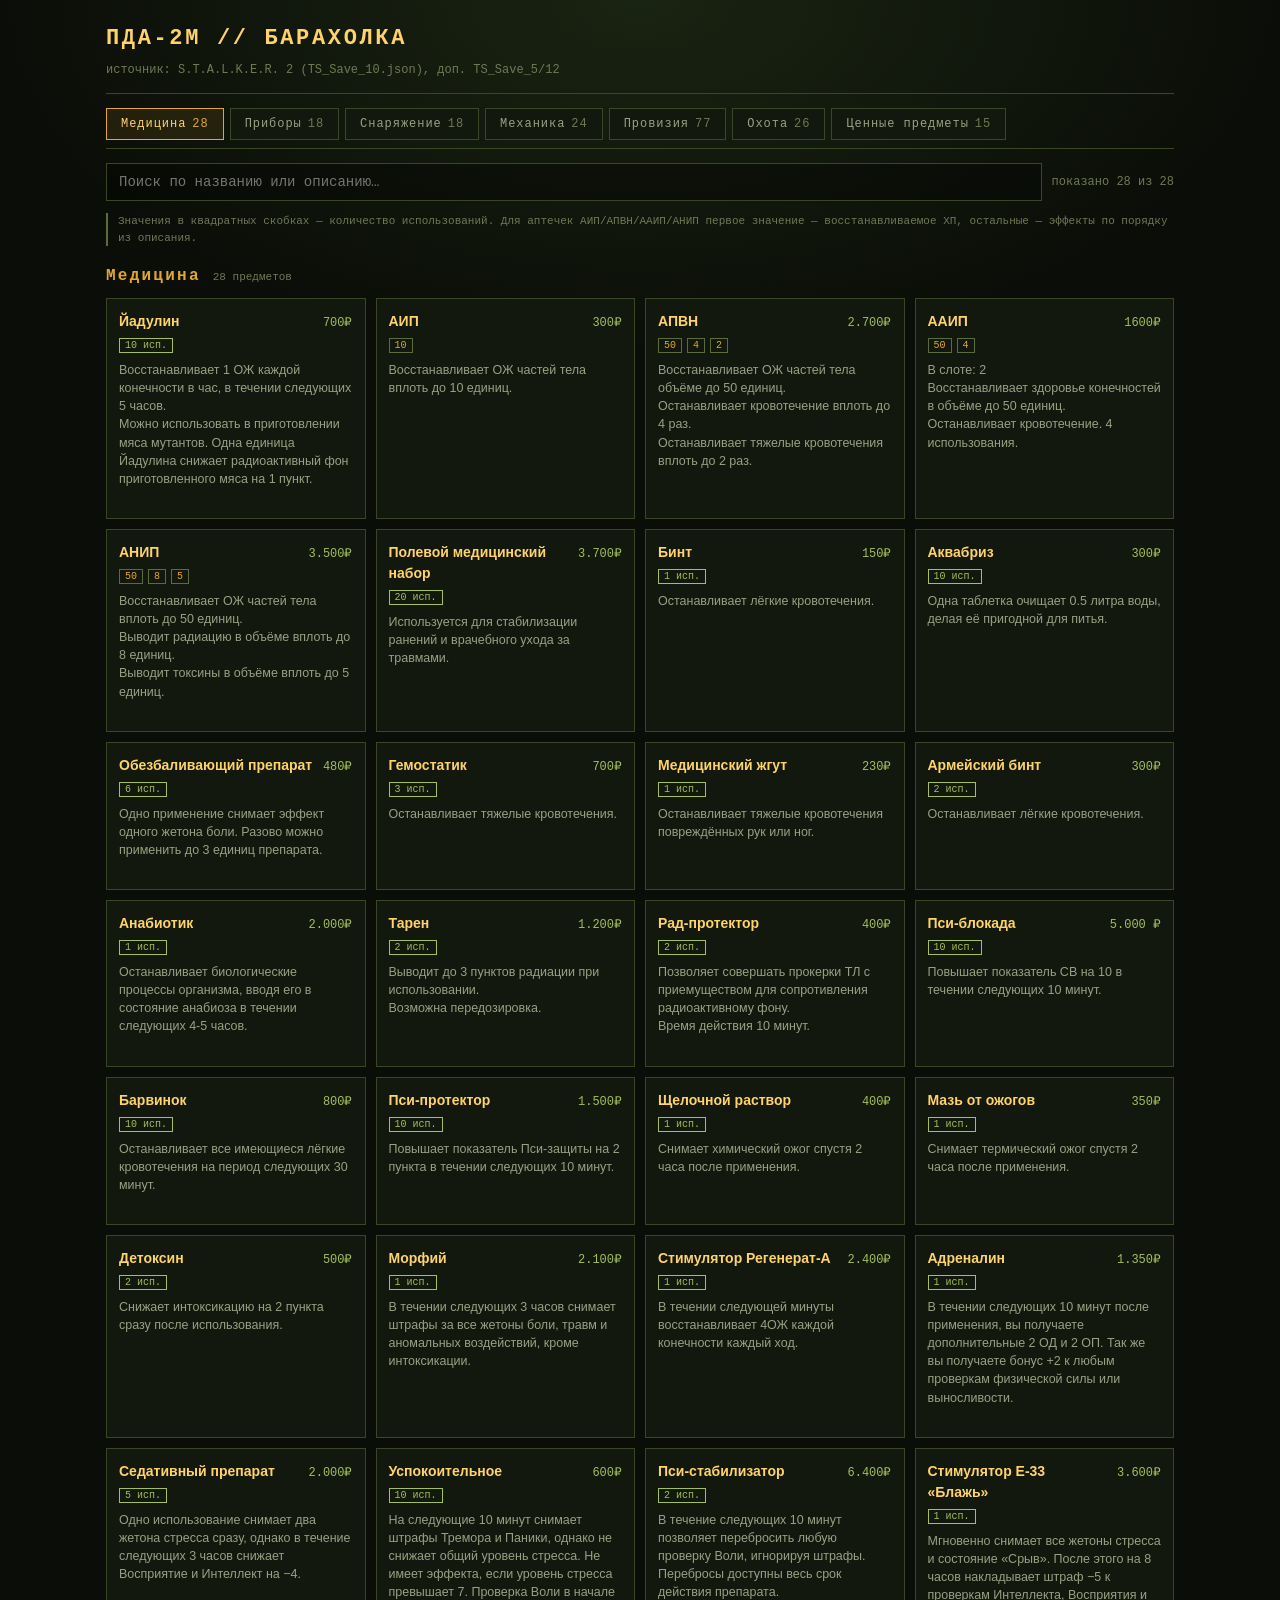
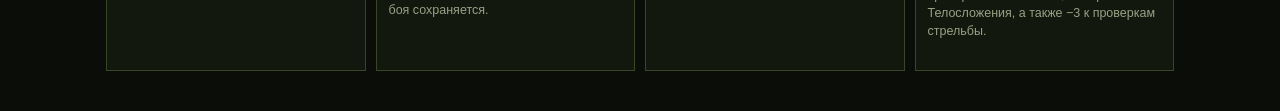
==== items-catalog.html @ 0d7818e3 "Add files via upload" ====
<!DOCTYPE html>
<html lang="ru">
<head>
<meta charset="utf-8">
<meta name="viewport" content="width=device-width, initial-scale=1">
<title>Барахолка — ПДА-2М</title>
<style>
  :root {
    --bg: #0b0e08; --panel: #12180d; --panel2: #0d1208;
    --line: #3a4628; --line2: #5a6b3c; --text: #d9dcc6; --dim: #9aa085;
    --amber: #e3a72f; --amber2: #ffd36b; --muted: #6f7957; --red: #d2644a;
    --green: #a3c05b;
  }
  * { box-sizing: border-box; }
  body {
    margin: 0; padding: 0 0 40px;
    background: radial-gradient(900px 500px at 50% 0%, #1a2412, transparent 70%), var(--bg);
    color: var(--text);
    font: 14px/1.5 "Segoe UI", Arial, sans-serif;
  }
  .wrap { max-width: 1100px; margin: 0 auto; padding: 0 16px; }
  header { padding: 22px 0 14px; border-bottom: 1px solid var(--line); margin-bottom: 14px; }
  h1 { margin: 0; font-size: 22px; letter-spacing: .12em; color: var(--amber2); font-family: "Consolas", monospace; }
  .sub { color: var(--muted); font-size: 12px; font-family: "Consolas", monospace; margin-top: 6px; }
  .tabs { display: flex; flex-wrap: wrap; gap: 6px; margin-bottom: 14px; border-bottom: 1px solid var(--line); padding-bottom: 8px; }
  .tab { padding: 8px 14px; border: 1px solid var(--line); background: var(--panel); color: var(--dim); cursor: pointer; font: 12px "Consolas", monospace; letter-spacing: .08em; }
  .tab:hover { border-color: var(--line2); color: var(--text); }
  .tab.active { border-color: var(--amber); color: var(--amber2); background: rgba(227,167,47,.1); }
  .tab .n { color: var(--muted); margin-left: 6px; }
  .tab.active .n { color: var(--amber); }
  .toolbar { display: flex; flex-wrap: wrap; gap: 10px; margin-bottom: 12px; align-items: center; }
  input[type=search] {
    flex: 1 1 260px; min-width: 200px; height: 38px; padding: 0 12px;
    background: rgba(0,0,0,.35); border: 1px solid var(--line); color: var(--text);
    font: 14px "Consolas", monospace;
  }
  input[type=search]:focus { outline: none; border-color: var(--amber); }
  .stat { font: 12px "Consolas", monospace; color: var(--muted); }
  .note { font: 11px/1.5 "Consolas", monospace; color: var(--muted); border-left: 2px solid var(--line2); padding-left: 10px; margin-bottom: 18px; }
  .group-head { display: flex; align-items: baseline; gap: 12px; margin-bottom: 10px; }
  .group-head h2 { margin: 0; font-size: 16px; letter-spacing: .14em; color: var(--amber); font-family: "Consolas", monospace; }
  .group-head .count { font: 11px "Consolas", monospace; color: var(--muted); }
  .grid { display: grid; grid-template-columns: repeat(auto-fill, minmax(250px, 1fr)); gap: 10px; }
  .card { position: relative; border: 1px solid var(--line); background: var(--panel); padding: 12px; padding-bottom: 30px; }
  .card:hover { border-color: var(--line2); }
  .card-head { display: flex; justify-content: space-between; gap: 8px; align-items: baseline; }
  .card-name { font-weight: 700; color: var(--amber2); }
  .card-price { font: 12px "Consolas", monospace; color: var(--green); white-space: nowrap; }
  .card-meta { margin-top: 6px; display: flex; flex-wrap: wrap; gap: 5px; }
  .chip { font: 10px "Consolas", monospace; border: 1px solid var(--line); padding: 1px 5px; color: var(--dim); }
  .chip.val { border-color: var(--line2); color: var(--amber); }
  .chip.uses { border-color: var(--green); color: var(--green); }
  .chip.heavy { border-color: var(--red); color: var(--red); font-size: 10px; line-height: 1; padding: 1px 5px; }
  .heavy-icon { width: 12px; height: 12px; fill: currentColor; display: block; }
  .needs { position: absolute; right: 10px; bottom: 8px; display: flex; gap: 6px; align-items: center; }
  .needs-row { display: flex; align-items: center; justify-content: flex-end; gap: 3px; min-height: 14px; height: 14px; }
  .dot-hunger { display: inline-block; width: 10px; height: 10px; border-radius: 50%; background: #e3a72f; box-shadow: 0 0 3px rgba(227,167,47,.6); vertical-align: middle; }
  .dot-hunger.half { background: linear-gradient(90deg, #e3a72f 50%, transparent 50%); border: 1px solid #e3a72f; box-sizing: border-box; }
  .drop { width: 10px; height: 10px; display: inline-flex; align-items: center; justify-content: center; }
  .drop svg { width: 10px; height: 10px; display: block; }
  .drop.blue { color: #4aa3d8; }
  .drop.red { color: #d2644a; }
  .needs-label { display: none; }
  .token { font: 12px/14px "Consolas", monospace; display: inline-flex; align-items: center; gap: 2px; height: 14px; }
  .token svg { width: 14px; height: 14px; }
  .token.mood { color: #d6b04a; }
  .token.vigor { color: #f0c040; }
  .token.alert { color: #5fb8d6; }
  .token.neg { color: var(--red); }
  .meat-variants { margin-top: 8px; display: flex; flex-direction: column; gap: 6px; }
  .meat-row { display: flex; align-items: center; gap: 6px; flex-wrap: wrap; }
  .meat-label { font: 10px "Consolas", monospace; letter-spacing: .06em; color: var(--amber); min-width: 78px; }
  .rad-icon { font-size: 15px; color: #f2d04b; line-height: 1; text-shadow: 0 0 5px rgba(242,208,75,.6); }
  .tox-icon { width: 15px; height: 15px; color: #8fbf4a; filter: drop-shadow(0 0 4px rgba(143,191,74,.7)); }
  .var-dot { width: 9px; height: 9px; border-radius: 50%; background: #e3a72f; display: inline-block; }
  .quality-box { margin-top: 10px; padding-top: 9px; border-top: 1px solid var(--line); display: flex; flex-wrap: wrap; gap: 5px; align-items: center; }
  .quality-box input { width: 56px; height: 26px; padding: 0 6px; background: rgba(0,0,0,.35); border: 1px solid var(--line); color: var(--amber2); font: 12px "Consolas", monospace; }
  .quality-box button { height: 26px; padding: 0 8px; border: 1px solid var(--line2); background: var(--panel); color: var(--dim); cursor: pointer; font: 10px "Consolas", monospace; }
  .quality-box button:hover { border-color: var(--amber); color: var(--text); }
  .quality-dice { font: 10px "Consolas", monospace; color: var(--muted); }
  .quality-result { font: 12px "Consolas", monospace; color: var(--green); font-weight: 700; }
  .subhead { grid-column: 1 / -1; margin: 12px 0 2px; font: 12px "Consolas", monospace; letter-spacing: .1em; color: var(--amber); border-bottom: 1px solid var(--line); padding-bottom: 4px; }
  .subnote { grid-column: 1 / -1; margin: 0 0 6px; font: 10px "Consolas", monospace; color: var(--muted); }
  .desc { margin-top: 8px; font-size: 12.5px; color: var(--dim); white-space: pre-line; line-height: 1.45; }
  .card.missing { border-style: dashed; opacity: .65; }
  .card.missing .card-name { color: var(--red); }
  .empty { color: var(--muted); font: 12px "Consolas", monospace; padding: 20px 0; }
</style>
</head>
<body>
<div class="wrap">
  <header>
    <h1>ПДА-2М // БАРАХОЛКА</h1>
    <div class="sub" id="source">загрузка…</div>
  </header>
  <div class="tabs" id="tabs"></div>
  <div class="toolbar">
    <input type="search" id="search" placeholder="Поиск по названию или описанию…" autocomplete="off">
    <span class="stat" id="stat"></span>
  </div>
  <div class="note" id="note"></div>
  <div id="content"><div class="empty">Читаю items-catalog.json…</div></div>
</div>
<script>
const esc = (s) => String(s == null ? '' : s).replace(/[&<>"]/g, c => ({'&':'&amp;','<':'&lt;','>':'&gt;','"':'&quot;'}[c]));
const el = (id) => document.getElementById(id);
let currentGroup = 0;

function cardHtml(it) {
  const priceText = it.price || '';
  const vals = Array.isArray(it.values) ? it.values : [];
  const chips = vals.map(v => '<span class="chip val">' + esc(v) + '</span>').join('');
  const uses = it.uses ? '<span class="chip uses">' + esc(it.uses) + ' исп.</span>' : '';
  const freq = it.frequency ? '<span class="chip val">' + esc(it.frequency) + '</span>' : '';
  const heavy = it.heavy ? '<span class="chip heavy" title="Тяжёлый предмет"><svg class="heavy-icon" viewBox="0 0 24 24" aria-hidden="true"><path d="M12 2a6 6 0 0 0-6 6v1.2A6.5 6.5 0 1 0 18 9.2V8a6 6 0 0 0-6-6zm0 2.5a3.5 3.5 0 0 1 3.5 3.5v1a6.5 6.5 0 0 0-7 0V8A3.5 3.5 0 0 1 12 4.5z"/></svg></span>' : '';
  const volume = it.volume ? '<span class="chip val" title="Объём">' + esc(it.volume.units) + ' ед. (' + esc(it.volume.liters) + ' л)</span>' : '';
  const perSlot = it.perSlot ? '<span class="chip uses" title="В слоте">' + esc(it.perSlot) + ' в слоте</span>' : '';
  const days = it.days ? '<span class="chip uses" title="Суток">' + esc(it.days) + ' суток</span>' : '';
  // Не дублируем число: если оно уже выведено как «N исп.», убираем его из values.
  let shownVals = (it.volume || it.perSlot) ? [] : vals.slice();
  if (it.uses && it.uses !== 1) {
    shownVals = shownVals.filter(v => {
      const n = Number(String(v).match(/^(\d+)/)?.[1]);
      return !(Number.isFinite(n) && n === it.uses && /^\d+(\/\d+)?$/.test(String(v).trim()));
    });
  }
  const chips2 = shownVals.map(v => '<span class="chip val">' + esc(v) + '</span>').join('');
  const desc = (it.description || '').trim();

  // Утоление голода (оранжевые кружки) и жажды (капли)
  let needsHtml = '';
  const h = Number(it.hunger) || 0;
  const t = Number(it.thirst) || 0;
  {
    let dots = '';
    const whole = Math.floor(h);
    for (let i = 0; i < whole; i++) dots += '<span class="dot-hunger"></span>';
    if (h - whole >= 0.25) dots += '<span class="dot-hunger half"></span>';
    let drops = '';
    const DROP_SVG = '<svg viewBox="0 0 14 14" aria-hidden="true"><path d="M7 0 L14 7 A7 7 0 0 1 0 7 Z" fill="currentColor"/></svg>';
    // визуально 10x10 — тот же размер, что у кружков голода
    if (t > 0) for (let i = 0; i < t; i++) drops += '<span class="drop blue">' + DROP_SVG + '</span>';
    if (t < 0) for (let i = 0; i < Math.abs(t); i++) drops += '<span class="drop red">' + DROP_SVG + '</span>';
    const MOOD_SVG = '<svg viewBox="0 0 24 24" fill="none" stroke="currentColor" stroke-width="1.6" stroke-linecap="round" stroke-linejoin="round"><circle cx="12" cy="12" r="8.2"/><path d="M8.7 10.2h.01M15.3 10.2h.01"/><path d="M8.4 14.2c1 1.3 2.2 2 3.6 2s2.6-.7 3.6-2"/></svg>';
    const VIGOR_SVG = '<svg viewBox="0 0 24 24" fill="currentColor"><path d="M12 2.2l2.94 6.02 6.62.96-4.79 4.67 1.13 6.6L12 17.34l-5.9 3.11 1.13-6.6-4.79-4.67 6.62-.96z"/></svg>';
    const ALERT_SVG = '<svg viewBox="0 0 24 24" fill="none" stroke="currentColor" stroke-width="1.6" stroke-linecap="round" stroke-linejoin="round"><circle cx="12" cy="12" r="3.2"/><path d="M12 2.8v3M12 18.2v3M2.8 12h3M18.2 12h3M5.6 5.6l2.1 2.1M16.3 16.3l2.1 2.1M18.4 5.6l-2.1 2.1M7.7 16.3l-2.1 2.1"/></svg>';
    const m = Number(it.mood) || 0;
    const v = Number(it.vigor) || 0;
    const a = Number(it.alertness) || 0;
    let tokens = '';
    if (m) tokens += '<span class="token mood' + (m < 0 ? ' neg' : '') + '">' + MOOD_SVG + (m > 0 ? '+' : '') + m + '</span>';
    if (v) tokens += '<span class="token vigor' + (v < 0 ? ' neg' : '') + '">' + VIGOR_SVG + (v > 0 ? '+' : '') + v + '</span>';
    if (a) tokens += '<span class="token alert' + (a < 0 ? ' neg' : '') + '">' + ALERT_SVG + (a > 0 ? '+' : '') + a + '</span>';
    needsHtml = '<div class="needs">'
      + (dots ? '<div class="needs-row">' + dots + '</div>' : '')
      + (drops ? '<div class="needs-row">' + drops + '</div>' : '')
      + (tokens ? '<div class="needs-row">' + tokens + '</div>' : '')
      + '</div>';
  }

  // Мясо мутантов: два варианта описания в одной карточке
  let meatHtml = '';
  if (it.meat && it.raw && it.cooked) {
    const RAD = '<span class="rad-icon">☢</span>';
    const TOX = '<svg class="tox-icon" viewBox="0 0 24 24" fill="none" stroke="currentColor" stroke-width="2" stroke-linecap="round"><path d="M9 3h6M10 3v4L7 14a4 4 0 0 0 3.5 6h3A4 4 0 0 0 17 14L14 7V3"/></svg>';
    const variant = (label, v) => {
      let parts = '';
      for (let i = 0; i < (v.hunger || 0); i++) parts += '<span class="var-dot"></span>';
      if (v.rad) parts += RAD + '<span class="token">' + v.rad + '</span>';
      if (v.intox) parts += TOX + '<span class="token">' + v.intox + '</span>';
      return '<div class="meat-row"><span class="meat-label">' + label + '</span>' + (parts || '<span class="token">—</span>') + '</div>';
    };
    meatHtml = '<div class="meat-variants">' + variant('СЫРОЕ:', it.raw) + variant('ГОТОВОЕ:', it.cooked) + '</div>';
  }

  // Ценные предметы: выбор качества и пересчёт цены
  let qualityHtml = '';
  if (it.dice && it.basePrice) {
    const { count, sides } = it.dice;
    const id = 'q-' + String(it.name).replace(/[^A-Za-z0-9]/g, '') + '-' + Math.random().toString(36).slice(2, 7);
    const min = count, max = count * sides;
    qualityHtml = '<div class="quality-box" data-base="' + it.basePrice + '" data-count="' + count + '" data-sides="' + sides + '" data-id="' + id + '">'
      + '<span class="quality-dice">' + count + 'к' + sides + ' (' + min + '–' + max + ')</span>'
      + '<input type="number" min="' + min + '" max="' + max + '" placeholder="качество" aria-label="Качество">'
      + '<button type="button" class="roll-quality">БРОСИТЬ</button>'
      + '<span class="quality-result">—</span>'
      + '</div>';
  }

  return '<article class="card' + (it.found === false ? ' missing' : '') + '">'
    + '<div class="card-head"><span class="card-name">' + esc(it.name) + '</span><span class="card-price">' + esc(priceText) + '</span></div>'
    + '<div class="card-meta">' + uses + days + perSlot + freq + chips2 + volume + heavy + '</div>'
    + '<div class="desc">' + (it.found === false ? 'НЕ НАЙДЕНО В БАЗЕ' : esc(desc)) + '</div>'
    + meatHtml
    + needsHtml
    + qualityHtml
    + '</article>';
}

function render(query = '') {
  const data = window.__catalog;
  if (!data) return;
  const groups = Array.isArray(data) ? data : [data];
  if (currentGroup >= groups.length) currentGroup = 0;
  const g = groups[currentGroup];
  const items = Array.isArray(g.items) ? g.items : [];
  const q = query.trim().toLowerCase();
  const match = items.filter(it => !q || (it.name + ' ' + (it.description || '')).toLowerCase().includes(q));

  el('source').textContent = 'источник: ' + (g.source || '—');
  el('note').textContent = g.note || '';
  el('stat').textContent = 'показано ' + match.length + ' из ' + items.length;
  const subs = Array.isArray(g.subgroups) ? g.subgroups : [];
  let gridHtml = '';
  if (subs.length) {
    const byName = new Map(items.map(i => [i.name, i]));
    let used = 0;
    for (const sub of subs) {
      const subItems = sub.items.map(n => byName.get(n)).filter(i => i && match.includes(i));
      used += subItems.length;
      if (!subItems.length) continue;
      gridHtml += '<div class="subhead">' + esc(sub.name) + '</div>'
        + (sub.note ? '<div class="subnote">' + esc(sub.note) + '</div>' : '')
        + subItems.map(cardHtml).join('');
    }
    const inSubs = new Set(subs.flatMap(s => s.items));
    const rest = match.filter(i => !inSubs.has(i.name));
    if (rest.length) gridHtml += rest.map(cardHtml).join('');
  } else {
    gridHtml = match.map(cardHtml).join('');
  }
  el('content').innerHTML =
    '<div class="group-head"><h2>' + esc(g.group || 'ГРУППА') + '</h2><span class="count">' + items.length + ' предметов</span></div>'
    + (match.length ? '<div class="grid">' + gridHtml + '</div>' : '<div class="empty">Ничего не найдено.</div>');
  [...el('tabs').children].forEach((t, i) => t.classList.toggle('active', i === currentGroup));
  bindQuality();
}

function bindQuality() {
  for (const box of document.querySelectorAll('.quality-box')) {
    const input = box.querySelector('input');
    const result = box.querySelector('.quality-result');
    const base = Number(box.dataset.base);
    const count = Number(box.dataset.count);
    const sides = Number(box.dataset.sides);
    const apply = () => {
      const q = Number(input.value);
      if (!Number.isFinite(q) || q < count || q > count * sides) {
        result.textContent = '—';
        return;
      }
      result.textContent = q + ' × ' + base.toLocaleString('ru-RU') + ' = ' + (q * base).toLocaleString('ru-RU') + '₽';
    };
    input.addEventListener('input', apply);
    box.querySelector('.roll-quality').addEventListener('click', () => {
      let sum = 0;
      for (let i = 0; i < count; i++) sum += Math.floor(Math.random() * sides) + 1;
      input.value = String(sum);
      apply();
    });
  }
}

function buildTabs() {
  const data = window.__catalog;
  const groups = Array.isArray(data) ? data : [data];
  el('tabs').textContent = '';
  groups.forEach((g, i) => {
    const b = document.createElement('button');
    b.type = 'button';
    b.className = 'tab';
    b.innerHTML = esc(g.group || 'ГРУППА') + '<span class="n">' + (g.items || []).length + '</span>';
    b.addEventListener('click', () => { currentGroup = i; render(el('search').value); });
    el('tabs').appendChild(b);
  });
}

fetch('items-catalog.json', { cache: 'no-store' })
  .then(r => { if (!r.ok) throw new Error('HTTP ' + r.status); return r.json(); })
  .then(data => { window.__catalog = data; buildTabs(); render(); })
  .catch(e => { el('content').innerHTML = '<div class="empty">Ошибка загрузки: ' + esc(e.message) + '</div>'; });

el('search').addEventListener('input', (e) => render(e.target.value));
</script>
</body>
</html>
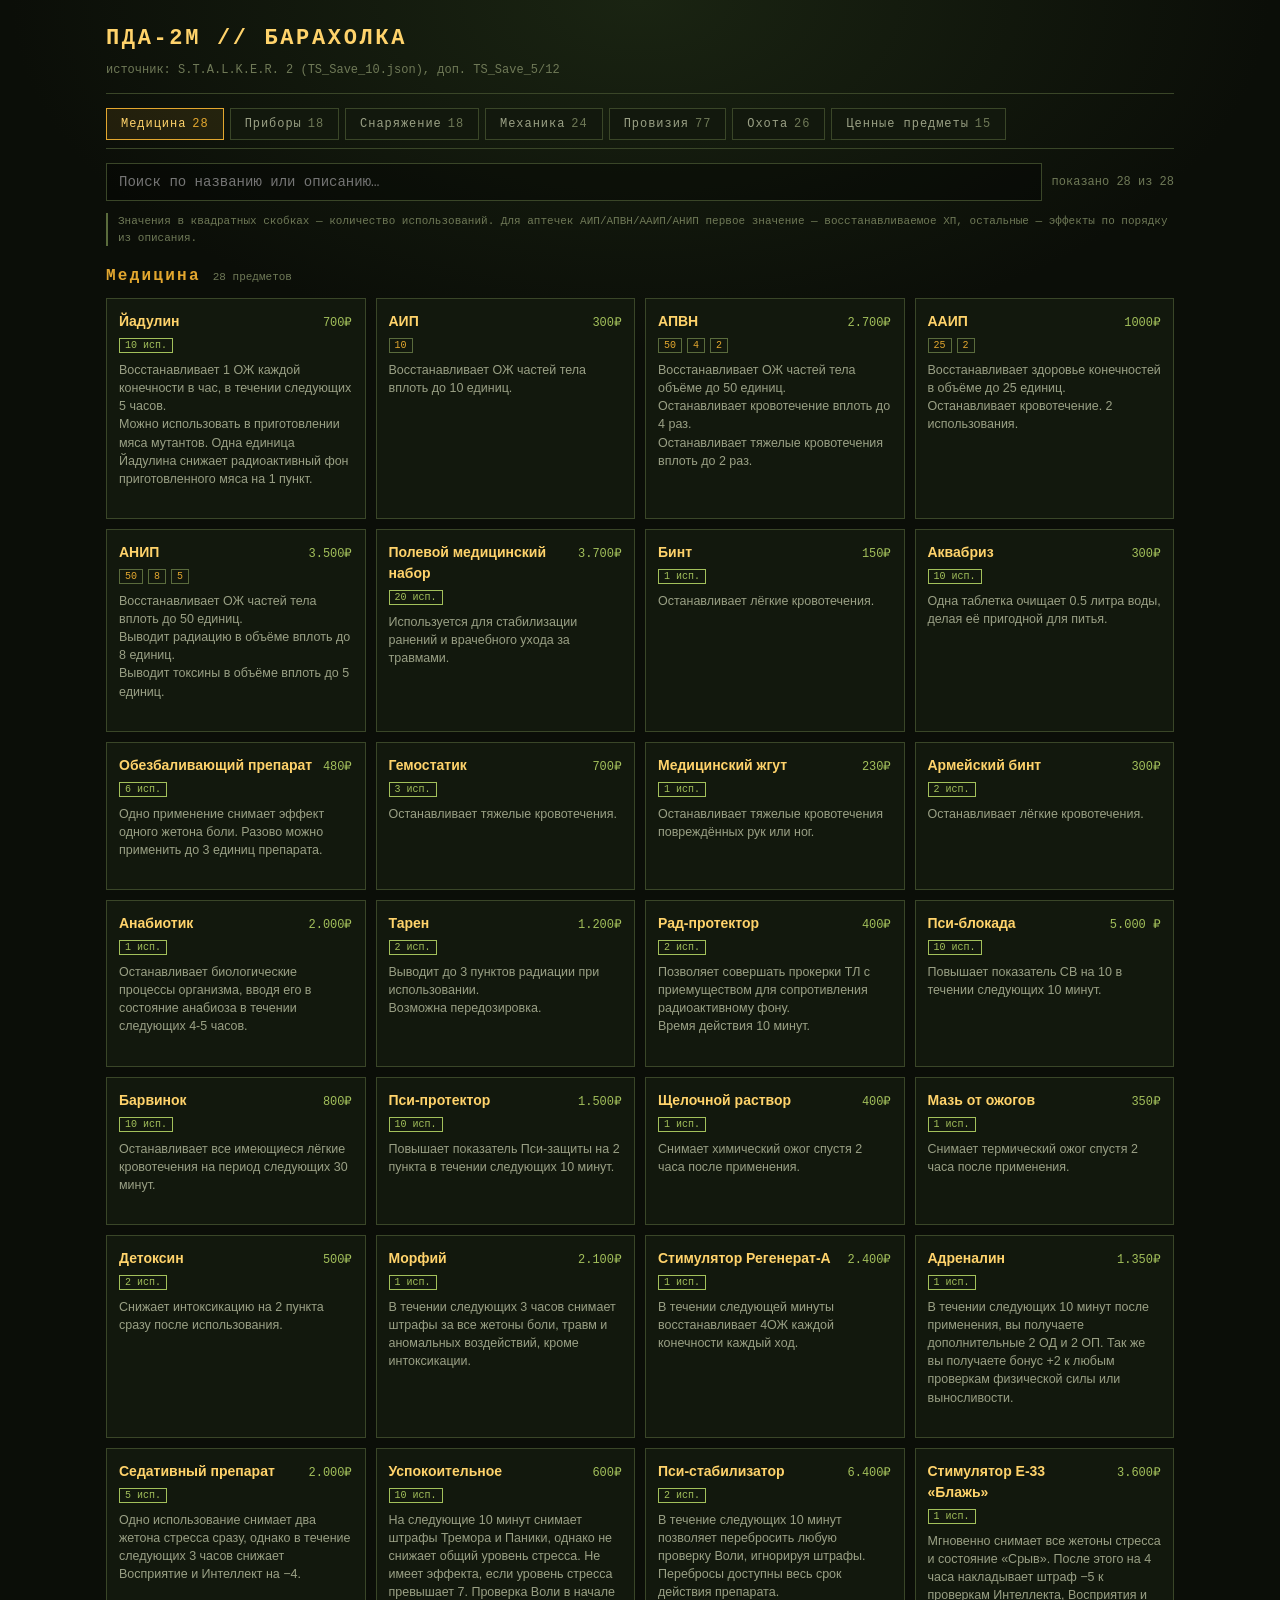
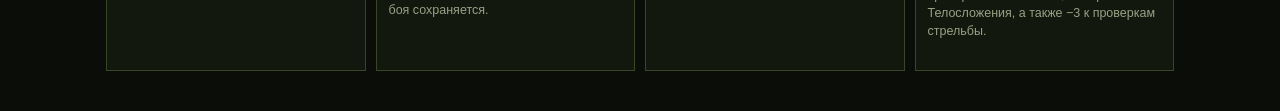
==== commit 19551db5: "Add files via upload" ====
--- a/items-catalog.html
+++ b/items-catalog.html
@@ -230,7 +230,7 @@
     gridHtml = match.map(cardHtml).join('');
   }
   el('content').innerHTML =
-    '<div class="group-head"><h2>' + esc(g.group || 'ГРУППА') + '</h2><span class="count">' + items.length + ' предметов</span></div>'
+    '<div class="group-head"><h2>' + esc(g.group || 'ГРУППА') + '</h2><span class="count">' + match.length + ' предметов</span></div>'
     + (match.length ? '<div class="grid">' + gridHtml + '</div>' : '<div class="empty">Ничего не найдено.</div>');
   [...el('tabs').children].forEach((t, i) => t.classList.toggle('active', i === currentGroup));
   bindQuality();
